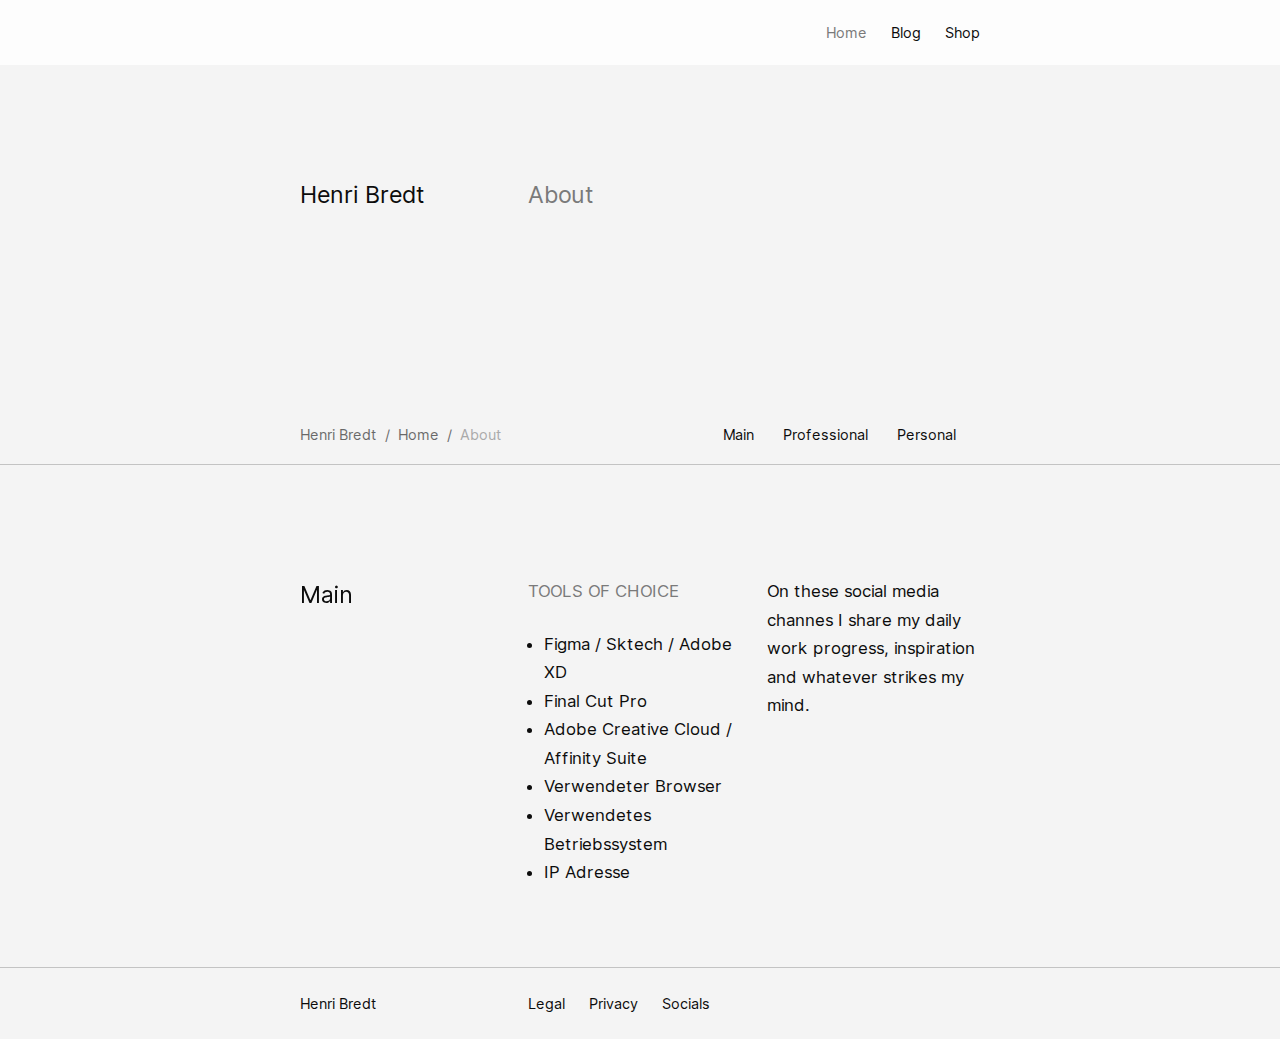
==== code/about.html @ b7a233ac "add links on work" ====
<!DOCTYPE html>
<html lang="en">

<head>
    <meta charset="UTF-8">
    <meta name="viewport" content="width=device-width, initial-scale=1.0">
    <title>Henri Bredt | Home</title>

    <!-- CSS -->
    <link rel="stylesheet" href="style/color.css">
    <link rel="stylesheet" href="style/container.css">
    <link rel="stylesheet" href="style/spacing.css">
    <link rel="stylesheet" href="style/style.css">
    <link rel="stylesheet" href="style/text.css">

    <!-- JS components-->
    <script src="components/footer-component.js"></script>
    <script src="components/nav-component.js"></script>
</head>

<body>

    <!-- nav bar -->
    <nav-component></nav-component>

    <!-- featured -->
    <!--div class="container-max blue"-->
        <!--p class="white small-text text-center featured-text">Watch my <span><a href="https://www.youtube.com/channel/UCv4EMV6V__Y3d6KKEJcw2ag"  target="_blank" class="white">latest YouTube video</a></span> ⟶</p-->
        <!--p class="white small-text text-center featured-text">This site is currently under construction - <span class="no-wrap">expect unexpected behaviour</span></p>
    </div-->

    <!-- opener -->
    <div class="container-full mb-12 mt-7 smaller-on-mobile">
        <div class="container-third-left container-spacer-right">
            <p class="primary-element large-text">Henri Bredt</p>
        </div>

        <div class="container-third-right container-spacer-left">
            <p class="secondary-element large-text">
                About</span></p>
        </div>

    </div>

    <!-- onpage nav bar -->
    <div class="sticky">
        <div class="container-max">

            <div class="container-full">
                <div class="container-full inline-container-left onpage-nav opacity hide-on-mobile">
                    <a href="index.html" class="a-primary small-text">Henri Bredt</a>
                    <p class="a-primary small-text">&nbsp;&nbsp;/&nbsp;&nbsp;</p>
                    <a href="index.html" class="a-primary small-text">Home</a>
                    <p class="a-primary small-text">&nbsp;&nbsp;/&nbsp;&nbsp;</p>
                    <a href="#" class="a-secondary small-text">About</a>
                </div>
                <div class="container-full inline-container-right onpage-nav">
                    <div class="nav-current-highlight">
                        <a href="#main" class="a-primary small-text nav-spacing">Main</a>
                        <a href="#professional" class="a-primary small-text nav-spacing">Professional</a>
                        <a href="#personal" class="a-primary small-text nav-spacing">Personal</a>
                    </div>
                </div>
            </div>
            <hr>
        </div>
    </div>

    <!-- main -->
    <div class="container-full mt-7" id="main">
        <div class="container-third-left container-spacer-right">
            <div class="sticky-heading mb-on-mobile">
                <p class="primary-element large-text">Main</p>
            </div>
        </div>

        <div class="container-third-right container-spacer-left">

            <div class="container-half-left container-spacer-right">
                <div class="vertical-stack">

                    <p class="secondary-element regular-text mb-1h">TOOLS OF CHOICE</p>
    
                    <ul class="mb-5" style="margin-left: 1rem">
                        <li class="primary-element regular-text">Figma / Sktech / Adobe XD</li>
                        <li class="primary-element regular-text">Final Cut Pro </li>
                        <li class="primary-element regular-text">Adobe Creative Cloud / Affinity Suite</li>
                        <li class="primary-element regular-text">Verwendeter Browser </li>
                        <li class="primary-element regular-text">Verwendetes Betriebssystem</li>
                        <li class="primary-element regular-text">IP Adresse </li>
                    </ul>
    
                </div>
    
            </div>

            <div class="container-half-right container-spacer-left">
               <!-- intro text -->
               <p class="primary-element regular-text">On these social media channes I share my daily work progress, inspiration and whatever strikes my mind.</p>
            </div>

           
        </div>

    </div>

    <!-- footer -->
    <footer-component></footer-component>
</body>

</html>
---- code/style/color.css ----
/* colors for light mode*/
body {
    --primary-element-color: rgb(12, 12, 12);
    --secondary-element-color: rgb(122, 122, 122);
    --primary-bkg-color: #F4F4F4;
    --secondary-bkg-color: #fdfdfd;
    --accent-color : rgb(60, 147, 228);
}

@media (prefers-color-scheme: dark) {
    /* colors for dark mode*/
    body {
        --primary-element-color: #eee;
        --secondary-element-color: rgb(141, 141, 141);
        --primary-bkg-color:  #000;
        --secondary-bkg-color: #111111;
        --accent-color : rgb(47, 124, 196);
    }
}

/* Elements */
.primary-element {
    color: var(--primary-element-color);
}

.secondary-element {
    color: var(--secondary-element-color);
}

.white {
    color: #fff;
}

/* Debug colors */
.red {
    background-color: rgb(236, 89, 113);
}

.blue {
    background-color:  var(--accent-color);
}

.green {
    background-color: rgb(143, 236, 147);
}

.gray {
    background-color: rgb(209, 209, 209);
}
---- code/style/container.css ----
.container-max {
    width: 100%;
}

.container-full {
    width: 680px;
    display: flex;
    margin-left: auto;
    margin-right: auto;
}

.container-third-left {
    flex: 31%;
    display: flex;
    margin-left: auto;
    margin-right: auto;
}

.container-third-right {
    flex: 69%;
    display: flex;
    margin-left: auto;
    margin-right: auto;
}

.container-half-left {
    flex: 50%;
    display: flex;
    margin-left: auto;
    margin-right: auto;
    align-items: flex-start;
}

.container-half-right {
    flex: 50%;
    display: flex;
    margin-left: auto;
    margin-right: auto;
}

.in-container-center {
    margin-left: auto;
    margin-right: auto;
}

.container-spacer-right {
    margin-right: 0.8rem;
}

.container-spacer-left {
    margin-left: 0.8rem;
}

@media only screen and (max-width: 780px) {
    .container-full {
        width: 600px;
        display: block;
        margin-left: auto;
        margin-right: auto;
    }

    .container-spacer-left, .container-spacer-right {
        margin: 0px;
    }

    /* perserve spacing for container-half in first media querie warpping point*/
    /* container-half-left and half-right are displayed next to each other still*/
    .container-third-right .container-half-left.container-spacer-right {
        margin-right: 0.5rem;
    } 

    .container-third-right .container-half-right.container-spacer-left {
        margin-left: 0.5rem;
    } 
}

@media only screen and (max-width: 630px) {
    .container-full {
        width: 90%;
        display: block;
       
        margin-left: auto;
        margin-right: auto;
    }

    .container-third-left, .container-third-right, .container-half-left, .container-half-right {
        display: block;
        width: 100%;
    }

    .container-spacer-left, .container-spacer-right {
        margin: 0px;
    }

    /* remove spacing for container-half in second media querie warpping point*/
    /* container-half-left and half-right are displayed als blocks now*/
    .container-third-right .container-half-left.container-spacer-right {
        margin-right: 0px;
    } 

    .container-third-right .container-half-right.container-spacer-left {
        margin-left: 0px;
    } 
}
---- code/style/spacing.css ----
/* Margin top */
.mt-0hh{
    margin-top: 0.25rem;
}

.mt-0h{
    margin-top: 0.5rem;
}

.mt-1{
    margin-top: 1rem;
}

.mt-1h {
    margin-top: 1.5rem;
}

.mt-2 {
    margin-top: 2rem;
}

.mt-3 {
    margin-top: 3rem;
}

.mt-4 {
    margin-top: 4rem;
}

.mt-5 {
    margin-top: 5rem;
}

.mt-6 {
    margin-top: 6rem;
}

.mt-7 {
    margin-top: 7rem;
}

.mt-8 {
    margin-top: 8rem;
}

.mt-9 {
    margin-top: 9rem;
}

.mt-10 {
    margin-top: 10rem;
}

.mt-11 {
    margin-top: 11rem;
}

.mt-12 {
    margin-top: 12rem;
}



/* Margin bottom */

.mb-0hh{
    margin-bottom: 0.25rem;
}

.mb-0h{
    margin-bottom: 0.5rem;
}

.mb-1{
    margin-bottom: 1rem;
}

.mb-1h {
    margin-bottom: 1.5rem;
}

.mb-2 {
    margin-bottom: 2rem;
}

.mb-3 {
    margin-bottom: 3rem;
}

.mb-4 {
    margin-bottom: 4rem;
}

.mb-5 {
    margin-bottom: 5rem;
}

.mb-6 {
    margin-bottom: 6rem;
}

.mb-7 {
    margin-bottom: 7rem;
}

.mb-8 {
    margin-bottom: 8rem;
}

.mb-9 {
    margin-bottom: 9rem;
}

.mb-10 {
    margin-bottom: 10rem;
}

.mb-11 {
    margin-bottom: 11rem;
}

.mb-12 {
    margin-bottom: 12rem;
}


/* Margin left */

.ml-0h{
    margin-left: 0.5rem;
}

.ml-1{
    margin-left: 1rem;
}

.ml-1h {
    margin-left: 1.5rem;
}

.ml-2 {
    margin-left: 2rem;
}


/* Margin right */

.mr-0h{
    margin-right: 0.5rem;
}

.mr-1{
    margin-right: 1rem;
}

.mr-1h {
    margin-right: 1.5rem;
}

.mr-2 {
    margin-right: 2rem;
}


@media only screen and (max-width: 780px) { 
    .mb-12.mt-7.smaller-on-mobile {
        margin-top: 4rem;
        margin-bottom: 7rem;
    } 
}
---- code/style/style.css ----
/* Document */
body {
    background: var(--primary-bkg-color);
    font-family: 'Inter', Arial, sans-serif;
}

* {
    margin: 0;
    padding: 0;
}

html {
    scroll-behavior: smooth;
    scroll-padding-top: 110px; /* scrolling offsett */
}

hr {
    border: none;
    height: 1px;
    background-color: var(--secondary-element-color);
    opacity: 0.4;
}

.inline-container-left {
    display: flex;
    justify-content: flex-start;
}

.inline-container-right {
    display: flex;
    justify-content: flex-end;
}

.vertical-stack {
    width: 100%;
    display: flex;
    flex-direction: column;
}

.opacity {
    opacity: 60%;
}

.text-center {
    text-align: center;
}

.featured-text {
    padding: 0.65rem;
}

.featured-text a {
    text-decoration: none;
}

.featured-text a:hover {
    text-decoration: underline;
}

/* Navigation bar */
.nav {
    background-color: var(--secondary-bkg-color);
}

.nav-container {
    padding-top: 1.3rem;
    padding-bottom: 1.3rem;
}

.nav-spacing {
    margin-right: 1.5rem;
}

/* Sticky on page navigation bar */
.onpage-nav {
    padding-top: 1.1rem;
    padding-bottom: 1.1rem;
}

div.sticky {
    position: -webkit-sticky; /* Safari */
    position: sticky;
    top: -1px;
    z-index: 1000;
    background-color: var(--primary-bkg-color);
}

div.sticky-heading {
    position: -webkit-sticky; /* Safari */
    position: sticky;
    top: 110px;
    height: 36px;
    z-index: 999;
}

/* Buttons */
.button {
    padding: 0.4rem 0.9rem 0.4rem 0.9rem;
    border: solid;
    border-width: 1px;
    border-radius: 5px;
    border-color: var(--secondary-element-color);
    display: inline-block;
}


/* Images */
.img-container {
    position: relative;
    overflow: hidden;
    z-index: 1;
    border-radius: 5px;
}

.img-container::after {
    content: '';
    position: absolute;
    left: 0;
    top: 0;
    width: 100%;
    height: 100%;
    background: var(--primary-bkg-color);
    opacity: 0;
    transition: .5s ease all;
}

img {
    transition: .5s ease all; 
    width: 100%;
    height: 100%;
    object-fit: cover;
    padding: 0;
    margin: 0;
    transform: scale(1.03);
}

.img-container:hover img {
  transform: scale(1.06);
}

.img-container:hover::after {
    transform: scale(1.05);
}

/* Links */
.a-primary {
    color: var(--primary-element-color);
    text-decoration: none;
}

.a-primary:visited {
    color: var(--primary-element-color);
}

.a-primary:hover {
    color: var(--secondary-element-color);
}

.a-secondary {
    color: var(--secondary-element-color);
    text-decoration: none;
}

.a-secondary:visited {
    color: var(--secondary-element-color);
}

.a-secondary:hover {
    color: var(--primary-element-color);
}

.a-underline {
    text-decoration: underline;
}


/* Mobile */
@media only screen and (max-width: 780px) { 
    .hide-on-mobile {
        display: none;
    }

    .mb-on-mobile {
        margin-bottom: 1rem;
    }

    .mb-l-on-mobile {
        margin-bottom: 4rem;
    }

    body > div.sticky > div > div > div.container-full.inline-container-right.onpage-nav {
        /*display: block;
        margin-left: 0px;*/
        margin-right: 0px;
    }
}

.no-select {
    -webkit-touch-callout: none; /* iOS Safari */
      -webkit-user-select: none; /* Safari */
       -khtml-user-select: none; /* Konqueror HTML */
         -moz-user-select: none; /* Old versions of Firefox */
          -ms-user-select: none; /* Internet Explorer/Edge */
              user-select: none; /* Non-prefixed version, currently
                                    supported by Chrome, Edge, Opera and Firefox */
  }
---- code/style/text.css ----
@font-face {
    font-family: Inter;
    src: url("../ressources/fonts/Inter-Regular.woff2");
  }

.large-text {
    font-size: 1.45rem;
    line-height: 160%;
}

.regular-text {
    font-size: 1.05rem;
    line-height: 170%;
    
}

.small-text {
    font-size: 0.9rem;
    line-height: 160%;
}

.no-wrap {
    white-space: nowrap;
}
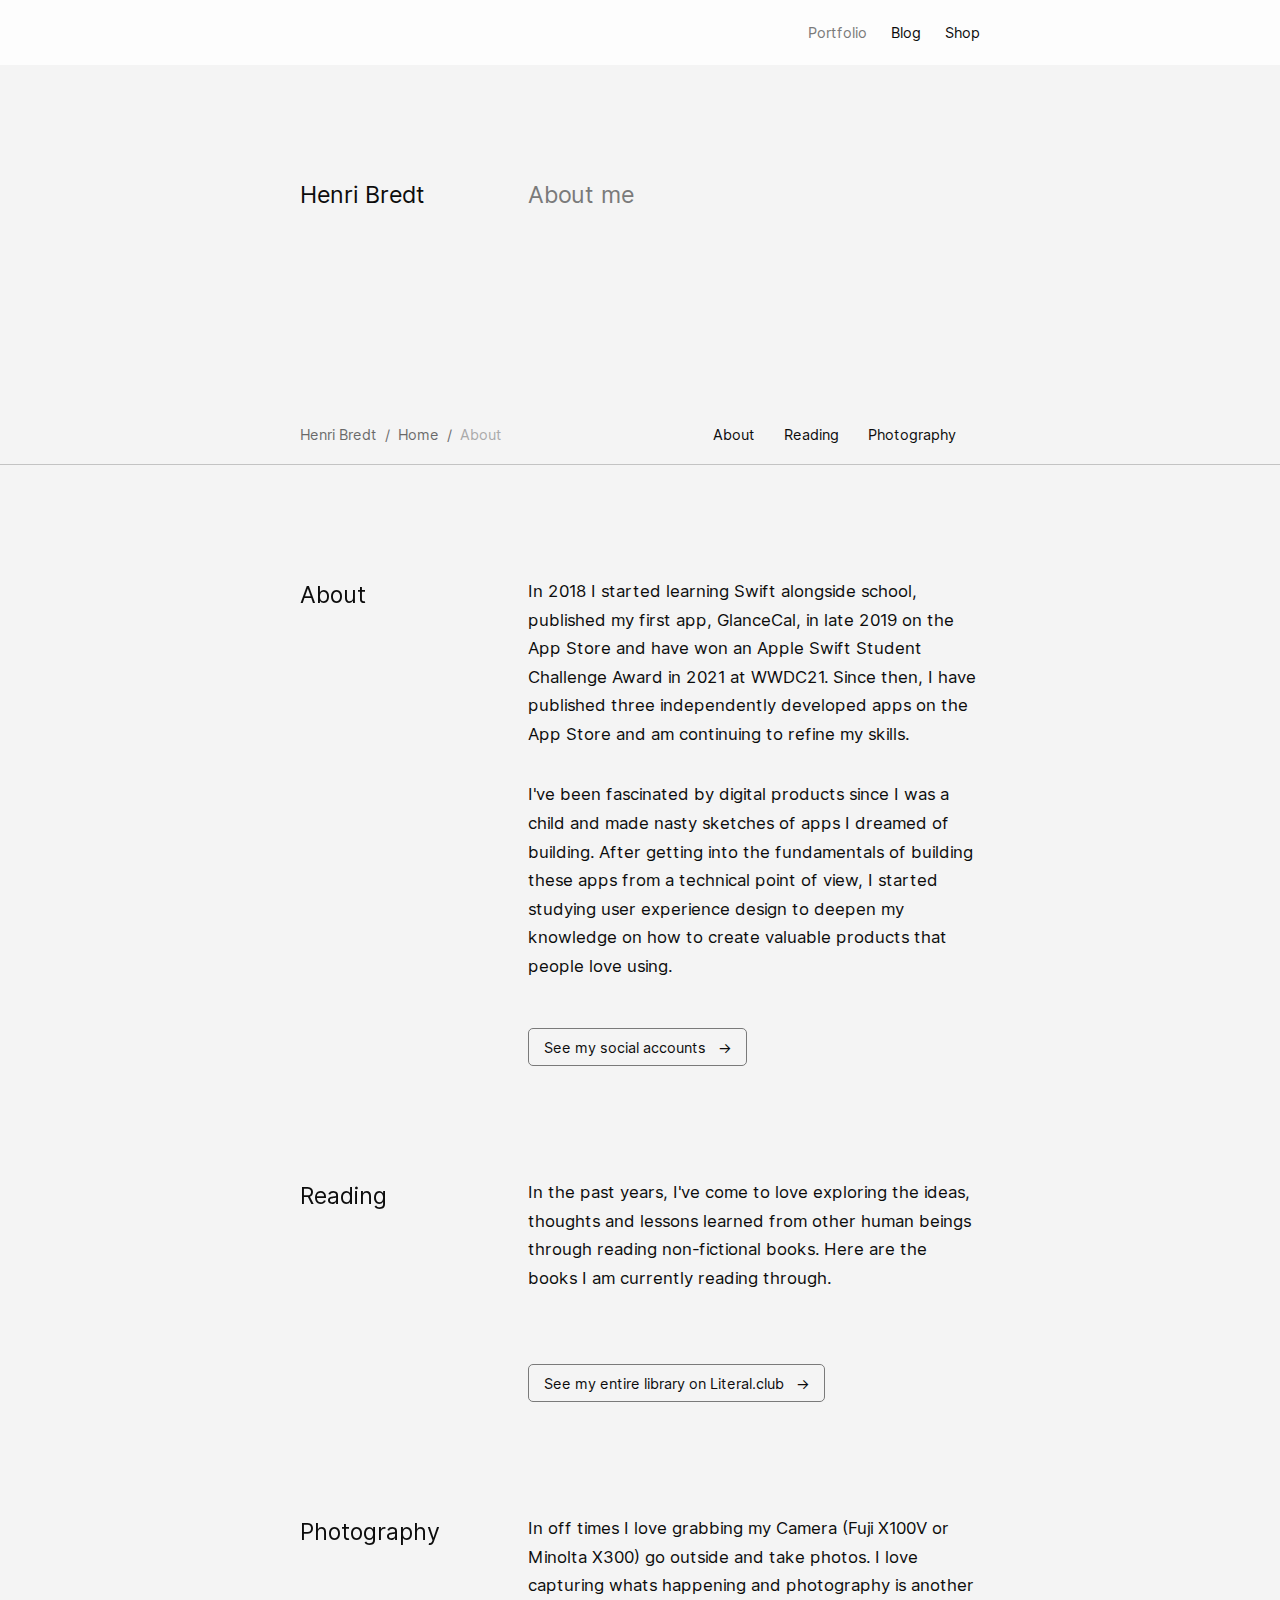
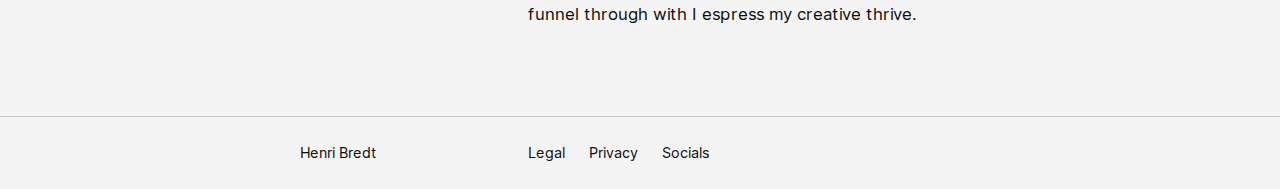
==== commit 1e13857c: "Improve about, hover buttons" ====
--- a/code/about.html
+++ b/code/about.html
@@ -37,7 +37,7 @@
 
         <div class="container-third-right container-spacer-left">
             <p class="secondary-element large-text">
-                About</span></p>
+                About me</span></p>
         </div>
 
     </div>
@@ -56,9 +56,9 @@
                 </div>
                 <div class="container-full inline-container-right onpage-nav">
                     <div class="nav-current-highlight">
-                        <a href="#main" class="a-primary small-text nav-spacing">Main</a>
-                        <a href="#professional" class="a-primary small-text nav-spacing">Professional</a>
-                        <a href="#personal" class="a-primary small-text nav-spacing">Personal</a>
+                        <a href="#tools" class="a-primary small-text nav-spacing">About</a>
+                        <a href="#reading" class="a-primary small-text nav-spacing">Reading</a>
+                        <a href="#photography" class="a-primary small-text nav-spacing">Photography</a>
                     </div>
                 </div>
             </div>
@@ -66,43 +66,77 @@
         </div>
     </div>
 
-    <!-- main -->
-    <div class="container-full mt-7" id="main">
+     <!-- about -->
+     <div class="container-full mt-7" id="tools">
+        
         <div class="container-third-left container-spacer-right">
             <div class="sticky-heading mb-on-mobile">
-                <p class="primary-element large-text">Main</p>
+                <p class="primary-element large-text">About</p>
             </div>
         </div>
 
         <div class="container-third-right container-spacer-left">
+            <div class="vertical-stack">
 
-            <div class="container-half-left container-spacer-right">
-                <div class="vertical-stack">
-
-                    <p class="secondary-element regular-text mb-1h">TOOLS OF CHOICE</p>
-    
-                    <ul class="mb-5" style="margin-left: 1rem">
-                        <li class="primary-element regular-text">Figma / Sktech / Adobe XD</li>
-                        <li class="primary-element regular-text">Final Cut Pro </li>
-                        <li class="primary-element regular-text">Adobe Creative Cloud / Affinity Suite</li>
-                        <li class="primary-element regular-text">Verwendeter Browser </li>
-                        <li class="primary-element regular-text">Verwendetes Betriebssystem</li>
-                        <li class="primary-element regular-text">IP Adresse </li>
-                    </ul>
-    
-                </div>
-    
+                <p class="primary-element regular-text">In 2018 I started learning Swift alongside school, published my
+                    first app, GlanceCal, in late 2019 on the App Store and have won an Apple Swift Student Challenge Award
+                    in 2021 at WWDC21. Since then, I have published three independently developed apps on the App Store
+                    and am continuing to refine my skills.</p>
+                <p class="primary-element regular-text mt-2"> I've been fascinated by digital products since I was a
+                    child and made nasty sketches of apps I dreamed of building. After getting into the fundamentals of
+                    building these apps from a technical point of view, I started studying user experience design to
+                    deepen my knowledge on how to create valuable products that people love using.</p>
+               
+                    <a href="socials.html" class="a-plain small-text mt-3 ">
+                        <p class="button">See my social accounts &nbsp →</p>
+                    </a>
             </div>
-
-            <div class="container-half-right container-spacer-left">
-               <!-- intro text -->
-               <p class="primary-element regular-text">On these social media channes I share my daily work progress, inspiration and whatever strikes my mind.</p>
-            </div>
-
-           
         </div>
 
     </div>
+
+    <!-- reading -->
+    <div class="container-full mt-7" id="reading">
+        
+        <div class="container-third-left container-spacer-right">
+            <div class="sticky-heading mb-on-mobile">
+                <p class="primary-element large-text">Reading</p>
+            </div>
+        </div>
+
+        <div class="container-third-right container-spacer-left">
+            <div class="vertical-stack">
+                <p class="primary-element regular-text mb-1h">In the past years, I've come to love exploring the ideas, thoughts and lessons learned from other human beings through reading non-fictional books. Here are the books I am currently reading through.</p>    
+                <div id="literal-widget" handle="henri" status="IS_READING" layout="list"></div>
+                <script src="https://literal.club/js/widget.js"></script>
+    
+                <a href="https://literal.club/henri" target="_blank" class="a-plain small-text mt-3 ">
+                    <p class="button">See my entire library on Literal.club &nbsp →</p>
+                </a>
+
+             </div>
+        </div>
+
+    </div>
+
+        <!-- photography -->
+        <div class="container-full mt-7" id="photography">
+        
+            <div class="container-third-left container-spacer-right">
+                <div class="sticky-heading mb-on-mobile">
+                    <p class="primary-element large-text">Photography</p>
+                </div>
+            </div>
+    
+            <div class="container-third-right container-spacer-left">
+                <div class="vertical-stack">
+                    <p class="primary-element regular-text mb-1h">In off times I love grabbing my Camera (Fuji X100V or Minolta X300) go outside and take photos. I love capturing whats happening and photography is another funnel through with I espress my creative thrive.</p>    
+                    <div id="literal-widget" handle="henri" status="IS_READING" layout="row" class="mb-4"></div>
+                    <script src="https://literal.club/js/widget.js"></script>
+                 </div>
+            </div>
+    
+        </div>
 
     <!-- footer -->
     <footer-component></footer-component>
--- a/code/style/color.css
+++ b/code/style/color.css
@@ -4,6 +4,7 @@
     --secondary-element-color: rgb(122, 122, 122);
     --primary-bkg-color: #F4F4F4;
     --secondary-bkg-color: #fdfdfd;
+    --tertiary-bkg-color: #e3e3e3;
     --accent-color : rgb(60, 147, 228);
 }
 
@@ -14,6 +15,7 @@
         --secondary-element-color: rgb(141, 141, 141);
         --primary-bkg-color:  #000;
         --secondary-bkg-color: #111111;
+        --tertiary-bkg-color: #1c1c1c;
         --accent-color : rgb(47, 124, 196);
     }
 }
--- a/code/style/spacing.css
+++ b/code/style/spacing.css
@@ -166,5 +166,5 @@
     .mb-12.mt-7.smaller-on-mobile {
         margin-top: 4rem;
         margin-bottom: 7rem;
-    } 
+    }
 }
--- a/code/style/style.css
+++ b/code/style/style.css
@@ -103,6 +103,12 @@
     display: inline-block;
 }
 
+.button:hover {
+    background-color: var(--tertiary-bkg-color);
+    -webkit-transition: background-color 200ms linear;
+    -ms-transition: background-color 200ms linear;
+    transition: background-color 200ms linear;
+}
 
 /* Images */
 .img-container {
@@ -134,6 +140,10 @@
     transform: scale(1.03);
 }
 
+.roundedCorner {
+    border-radius: 5px;
+}
+
 .img-container:hover img {
   transform: scale(1.06);
 }
@@ -143,6 +153,11 @@
 }
 
 /* Links */
+.a-plain {
+     color: var(--primary-element-color);
+    text-decoration: none;
+}
+
 .a-primary {
     color: var(--primary-element-color);
     text-decoration: none;
@@ -203,4 +218,16 @@
           -ms-user-select: none; /* Internet Explorer/Edge */
               user-select: none; /* Non-prefixed version, currently
                                     supported by Chrome, Edge, Opera and Firefox */
-  }+}
+
+#literal-widget a {
+    text-decoration: none;
+}
+
+::selection {
+    background-color: var(--primary-element-color);
+    color: var(--primary-bkg-color);
+}
+
+
+
